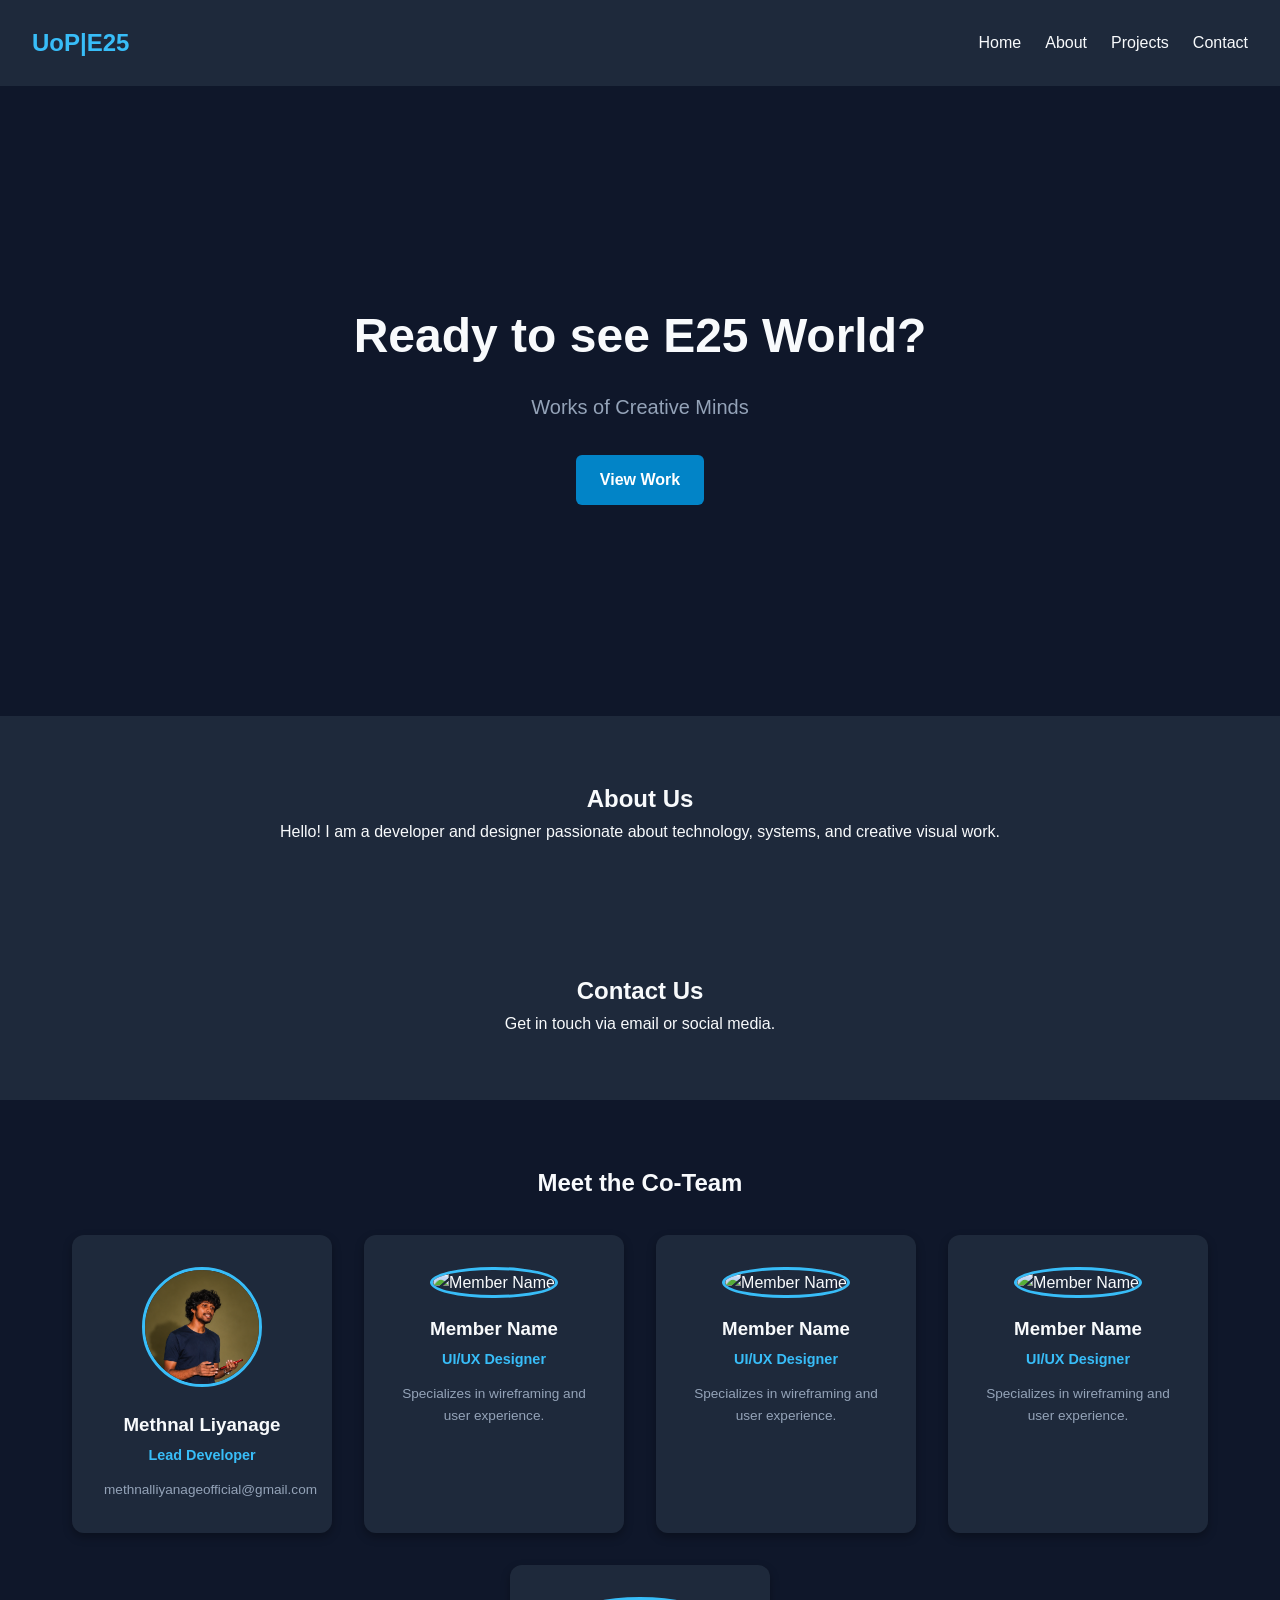
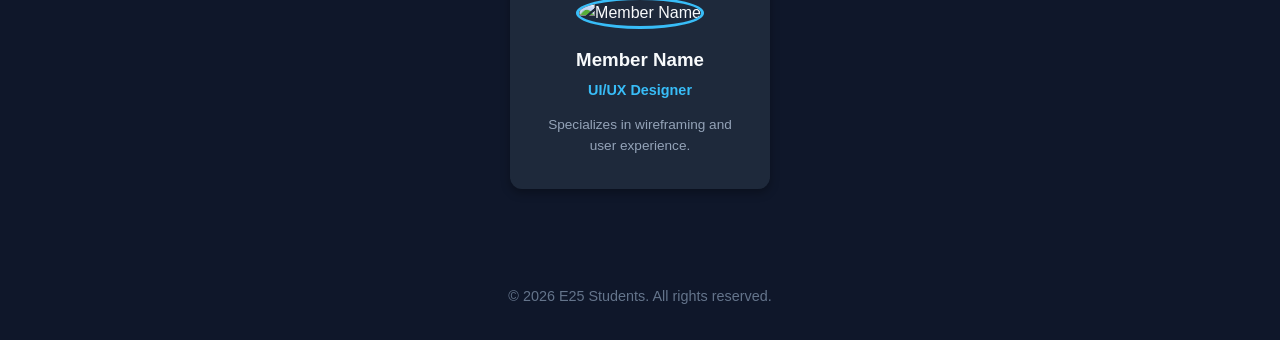
==== drama.html @ 9e94beca "Update drama.html" ====
<!DOCTYPE html>
<html lang="en">
<head>
  <script>
    // Direct link guard: Redirect to home page if not signed in
    if (localStorage.getItem('isLoggedIn') !== 'true') {
      alert('Access restricted. Please sign in from the Home page.');
      window.location.href = '../index.html';
    }
  </script>
  <meta charset="UTF-8">
  <meta name="viewport" content="width=device-width, initial-scale=1.0">
  <title>Drama World</title>
  <link rel="stylesheet" href="drama.style.css">
</head>
<body>

  <!-- Navigation Bar -->
  <header class="navbar">
    <div class="nav-brand">E25 Drama</div>
    <button onclick="logout()" class="logout-btn">Log Out</button>
  </header>

  <main class="container">
    <!-- Main Featured Video Player -->
    <section class="player-section">
      <div class="video-container">
        <iframe id="main-player" 
          src="https://www.youtube.com/embed/ooquLxKCI90?enablejsapi=1" 
          title="YouTube Video Player" 
          allow="accelerometer; autoplay; clipboard-write; encrypted-media; gyroscope; picture-in-picture" 
          allowfullscreen>
        </iframe>
      </div>
      <h2 id="current-title" class="video-title">Featured Drama Play</h2>
    </section>

    <!-- Video Grid Tiles -->
    <section class="grid-section">
      <div class="grid">
        
        <!-- Tile 1 -->
        <article class="tile" onclick="playVideo('ooquLxKCI90', 'Stage Play - Act 1')">
          <div class="thumb-box">
            <img src="https://img.youtube.com/vi/ooquLxKCI90/hqdefault.jpg" alt="Stage Play - Act 1">
            <div class="play-overlay"><span class="play-icon">▶</span></div>
          </div>
          <div class="tile-info">
            <h3>Stage Play - Act 1</h3>
          </div>
        </article>

        <!-- Tile 2 -->
        <article class="tile" onclick="playVideo('VIDEO_ID_2', 'Monologue Scene')">
          <div class="thumb-box">
            <img src="https://img.youtube.com/vi/VIDEO_ID_2/hqdefault.jpg" alt="Monologue Scene">
            <div class="play-overlay"><span class="play-icon">▶</span></div>
          </div>
          <div class="tile-info">
            <h3>Monologue Scene</h3>
          </div>
        </article>

        <!-- Tile 3 -->
        <article class="tile" onclick="playVideo('VIDEO_ID_3', 'Short Drama Film')">
          <div class="thumb-box">
            <img src="https://img.youtube.com/vi/VIDEO_ID_3/hqdefault.jpg" alt="Short Drama Film">
            <div class="play-overlay"><span class="play-icon">▶</span></div>
          </div>
          <div class="tile-info">
            <h3>Short Drama Film</h3>
          </div>
        </article>

      </div>
    </section>
  </main>

  <script>
    function playVideo(videoId, title) {
      document.getElementById('main-player').src = `https://www.youtube.com/embed/${videoId}?autoplay=1`;
      document.getElementById('current-title').textContent = title;
      window.scrollTo({ top: 0, behavior: 'smooth' });
    }

    function logout() {
      localStorage.removeItem('isLoggedIn');
      window.location.href = '../index.html';
    }
  </script>
</body>
</html>
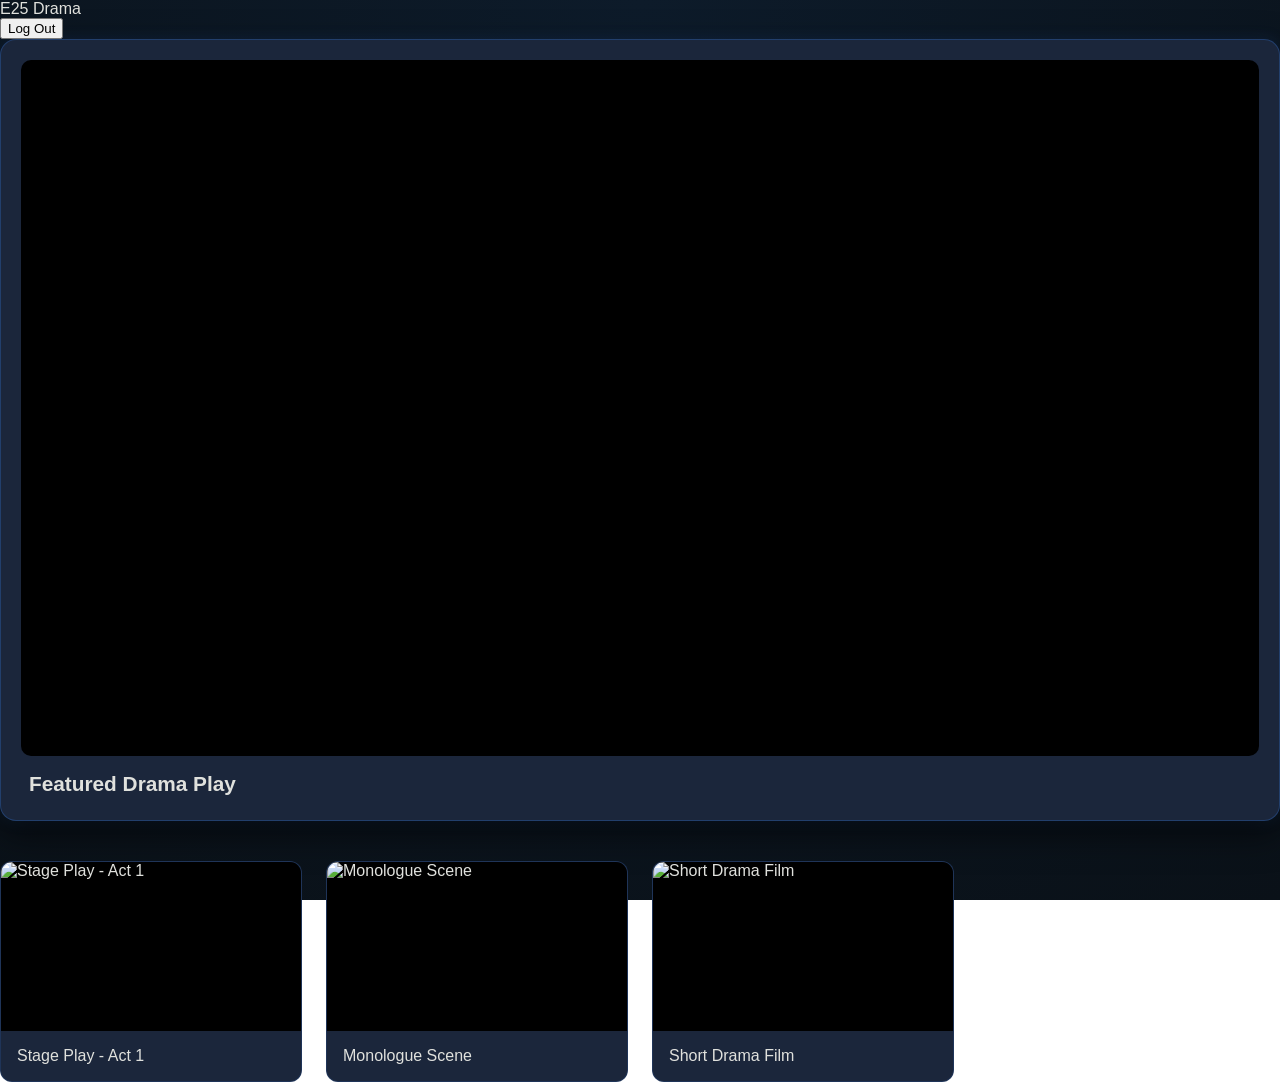
==== commit 8bdd1bb1: "Update drama.html" ====
--- a/drama.html
+++ b/drama.html
@@ -3,10 +3,10 @@
 <head>
   <script>
     // Direct link guard: Redirect to home page if not signed in
-    if (localStorage.getItem('isLoggedIn') !== 'true') {
-      alert('Access restricted. Please sign in from the Home page.');
-      window.location.href = '../index.html';
-    }
+    //if (localStorage.getItem('isLoggedIn') !== 'true') {
+     // alert('Access restricted. Please sign in from the Home page.');
+     // window.location.href = '../index.html';
+    //} 
   </script>
   <meta charset="UTF-8">
   <meta name="viewport" content="width=device-width, initial-scale=1.0">
--- a/drama.style.css
+++ b/drama.style.css
@@ -0,0 +1,177 @@
+:root {
+  --bg-dark-blue: #0A1118;
+  --bg-blue: #0D1B2A;
+  --card-blue: #1B263B;
+  --accent-blue: #415A77;
+  --highlight-blue: #3A86FF;
+  --text-main: #E0E1DD;
+  --text-muted: #778DA9;
+}
+
+body {
+  margin: 0;
+  padding: 0;
+  font-family: -apple-system, BlinkMacSystemFont, "Segoe UI", Roboto, sans-serif;
+  background: radial-gradient(circle at top, var(--bg-blue) 0%, var(--bg-dark-blue) 100%);
+  background-attachment: fixed;
+  color: var(--text-main);
+  min-height: 100vh;
+}
+
+/* Header & Logout Button */
+/*
+.navbar {
+  display: flex;
+  justify-content: space-between;
+  align-items: center;
+  padding: 1rem 2rem;
+  background-color: rgba(13, 27, 42, 0.8);
+  backdrop-filter: blur(8px);
+  border-bottom: 1px solid rgba(58, 134, 255, 0.15);
+}
+
+.nav-brand {
+  font-weight: 700;
+  font-size: 1.2rem;
+  letter-spacing: 1px;
+  color: var(--highlight-blue);
+}
+
+.logout-btn {
+  background-color: transparent;
+  color: var(--text-muted);
+  border: 1px solid var(--accent-blue);
+  padding: 0.4rem 1rem;
+  border-radius: 6px;
+  cursor: pointer;
+  transition: all 0.2s ease;
+}
+
+.logout-btn:hover {
+  background-color: var(--highlight-blue);
+  color: white;
+  border-color: var(--highlight-blue);
+}
+
+.container {
+  max-width: 1080px;
+  margin: 0 auto;
+  padding: 2.5rem 1rem;
+} */
+
+/* Main Player Frame */
+.player-section {
+  background-color: var(--card-blue);
+  padding: 1.25rem;
+  border-radius: 16px;
+  border: 1px solid rgba(58, 134, 255, 0.25);
+  box-shadow: 0 12px 35px rgba(0, 0, 0, 0.6), 0 0 15px rgba(58, 134, 255, 0.15);
+  margin-bottom: 2.5rem;
+}
+
+.video-container {
+  position: relative;
+  padding-bottom: 56.25%; /* 16:9 Aspect Ratio */
+  height: 0;
+  overflow: hidden;
+  border-radius: 10px;
+  background-color: #000;
+}
+
+.video-container iframe {
+  position: absolute;
+  top: 0;
+  left: 0;
+  width: 100%;
+  height: 100%;
+  border: 0;
+}
+
+.video-title {
+  margin: 1rem 0 0.25rem 0.5rem;
+  font-size: 1.3rem;
+  font-weight: 600;
+  color: var(--text-main);
+}
+
+/* Video Grid Tiles */
+.grid {
+  display: grid;
+  grid-template-columns: repeat(auto-fill, minmax(260px, 1fr));
+  gap: 1.5rem;
+}
+
+.tile {
+  background-color: var(--card-blue);
+  border-radius: 12px;
+  overflow: hidden;
+  cursor: pointer;
+  border: 1px solid rgba(58, 134, 255, 0.15);
+  transition: transform 0.25s ease, box-shadow 0.25s ease, border-color 0.25s ease;
+}
+
+.tile:hover {
+  transform: translateY(-6px);
+  border-color: var(--highlight-blue);
+  box-shadow: 0 10px 25px rgba(58, 134, 255, 0.3);
+}
+
+.thumb-box {
+  position: relative;
+  width: 100%;
+  aspect-ratio: 16/9;
+  background-color: #000;
+}
+
+.thumb-box img {
+  width: 100%;
+  height: 100%;
+  object-fit: cover;
+  display: block;
+}
+
+.play-overlay {
+  position: absolute;
+  top: 0;
+  left: 0;
+  width: 100%;
+  height: 100%;
+  background: rgba(10, 17, 24, 0.4);
+  display: flex;
+  align-items: center;
+  justify-content: center;
+  opacity: 0;
+  transition: opacity 0.2s ease;
+}
+
+.play-icon {
+  background-color: var(--highlight-blue);
+  color: white;
+  width: 48px;
+  height: 48px;
+  border-radius: 50%;
+  display: flex;
+  align-items: center;
+  justify-content: center;
+  font-size: 1.1rem;
+  box-shadow: 0 4px 12px rgba(0, 0, 0, 0.5);
+  padding-left: 3px;
+}
+
+.tile:hover .play-overlay {
+  opacity: 1;
+}
+
+.tile-info {
+  padding: 1rem;
+}
+
+.tile-info h3 {
+  margin: 0;
+  font-size: 1rem;
+  font-weight: 500;
+  color: var(--text-main);
+  white-space: nowrap;
+  overflow: hidden;
+  text-overflow: ellipsis;
+}
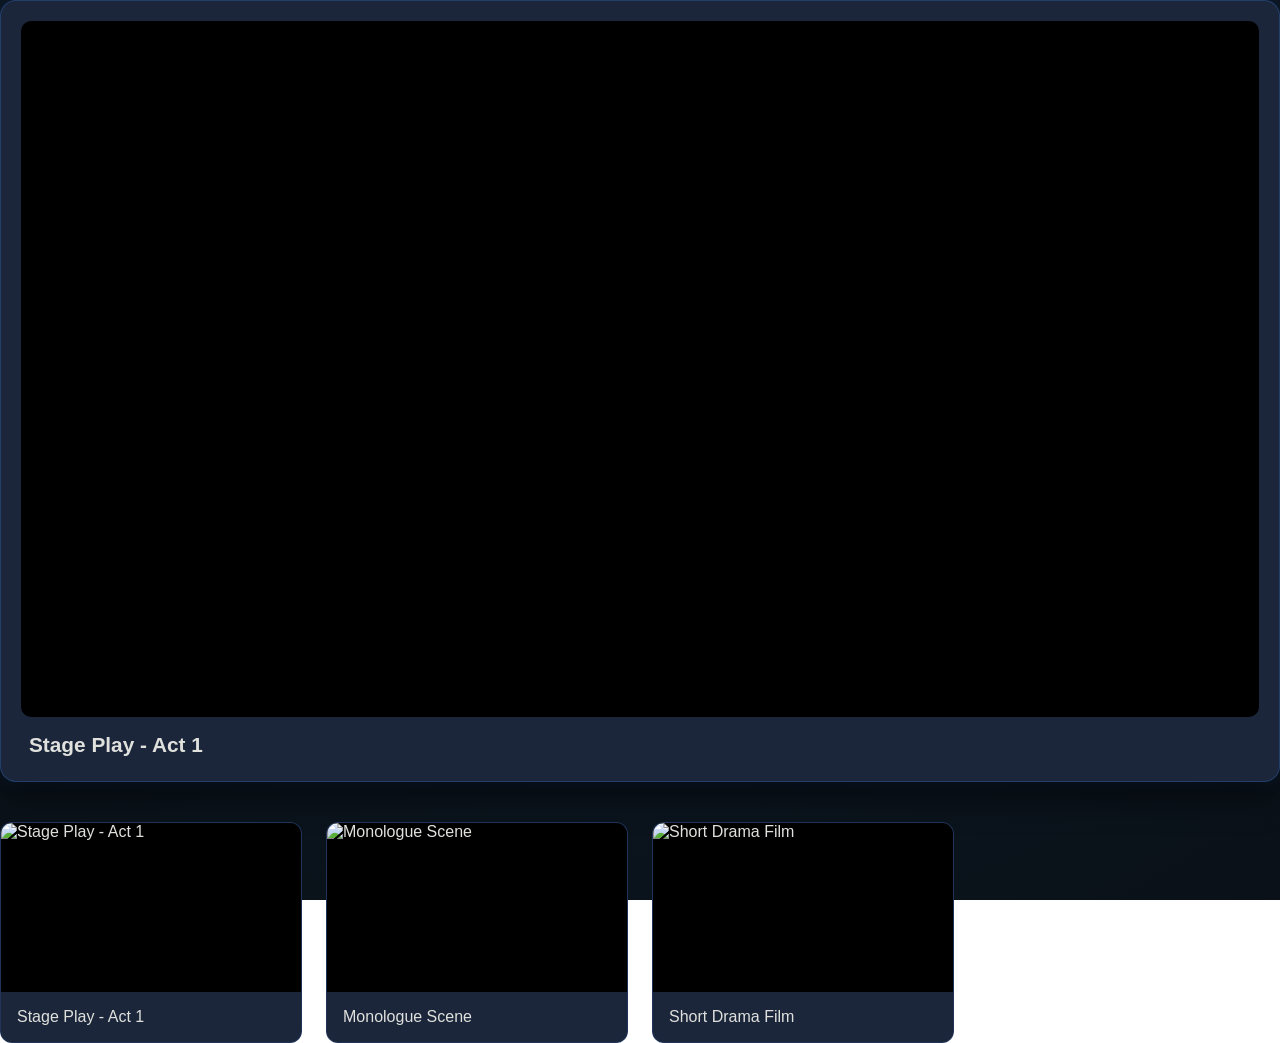
==== commit a03a850d: "Update drama.html" ====
--- a/drama.html
+++ b/drama.html
@@ -1,25 +1,12 @@
 <!DOCTYPE html>
 <html lang="en">
 <head>
-  <script>
-    // Direct link guard: Redirect to home page if not signed in
-    //if (localStorage.getItem('isLoggedIn') !== 'true') {
-     // alert('Access restricted. Please sign in from the Home page.');
-     // window.location.href = '../index.html';
-    //} 
-  </script>
   <meta charset="UTF-8">
   <meta name="viewport" content="width=device-width, initial-scale=1.0">
-  <title>Drama World</title>
+  <title>Drama</title>
   <link rel="stylesheet" href="drama.style.css">
 </head>
 <body>
-
-  <!-- Navigation Bar -->
-  <header class="navbar">
-    <div class="nav-brand">E25 Drama</div>
-    <button onclick="logout()" class="logout-btn">Log Out</button>
-  </header>
 
   <main class="container">
     <!-- Main Featured Video Player -->
@@ -32,7 +19,7 @@
           allowfullscreen>
         </iframe>
       </div>
-      <h2 id="current-title" class="video-title">Featured Drama Play</h2>
+      <h2 id="current-title" class="video-title">Stage Play - Act 1</h2>
     </section>
 
     <!-- Video Grid Tiles -->
@@ -82,11 +69,6 @@
       document.getElementById('current-title').textContent = title;
       window.scrollTo({ top: 0, behavior: 'smooth' });
     }
-
-    function logout() {
-      localStorage.removeItem('isLoggedIn');
-      window.location.href = '../index.html';
-    }
   </script>
 </body>
 </html>
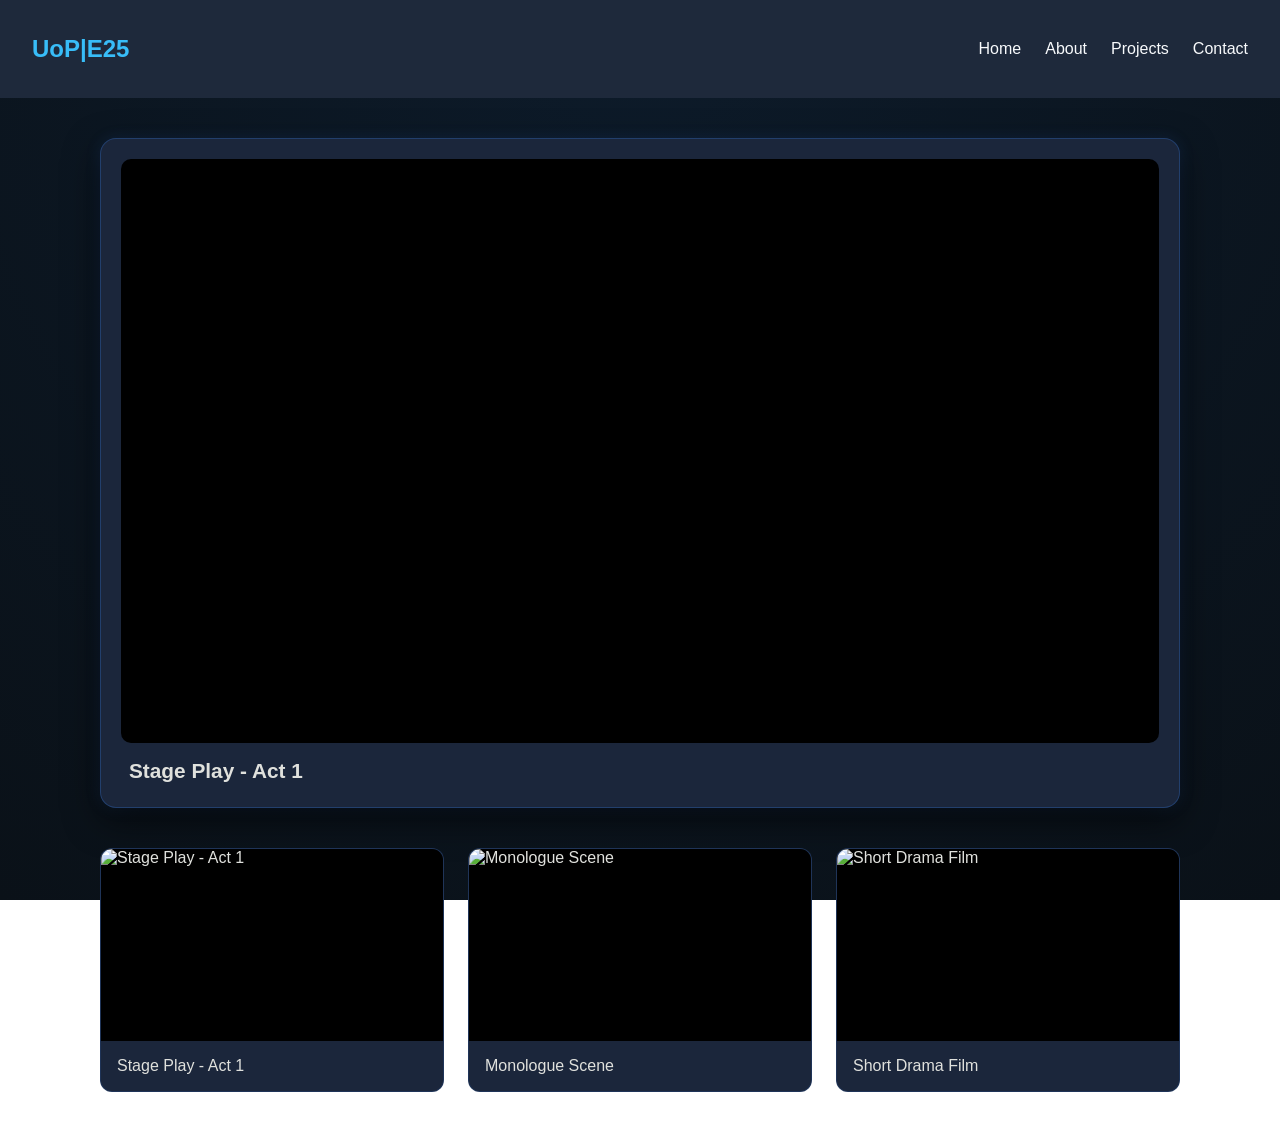
==== commit 900a1767: "Update drama.html" ====
--- a/drama.html
+++ b/drama.html
@@ -7,6 +7,19 @@
   <link rel="stylesheet" href="drama.style.css">
 </head>
 <body>
+
+ <!-- Navigation Header -->
+<header>
+    <nav class="navbar">
+        <div class="logo">UoP|E25</div>
+        <ul class="nav-links">
+            <li><a href="#home">Home</a></li>
+            <li><a href="#about">About</a></li>
+            <li><a href="projects.html">Projects</a></li>
+            <li><a href="#contact">Contact</a></li>
+        </ul>
+    </nav>
+</header>
 
   <main class="container">
     <!-- Main Featured Video Player -->
--- a/drama.style.css
+++ b/drama.style.css
@@ -18,48 +18,45 @@
   min-height: 100vh;
 }
 
-/* Header & Logout Button */
-/*
+/* Navigation Bar */
 .navbar {
-  display: flex;
-  justify-content: space-between;
-  align-items: center;
-  padding: 1rem 2rem;
-  background-color: rgba(13, 27, 42, 0.8);
-  backdrop-filter: blur(8px);
-  border-bottom: 1px solid rgba(58, 134, 255, 0.15);
+    display: flex;
+    justify-content: space-between;
+    align-items: center;
+    padding: 1.5rem 2rem;
+    background-color: #1e293b;
 }
 
-.nav-brand {
-  font-weight: 700;
-  font-size: 1.2rem;
-  letter-spacing: 1px;
-  color: var(--highlight-blue);
+.logo {
+    font-size: 1.5rem;
+    font-weight: bold;
+    color: #38bdf8;
 }
 
-.logout-btn {
-  background-color: transparent;
-  color: var(--text-muted);
-  border: 1px solid var(--accent-blue);
-  padding: 0.4rem 1rem;
-  border-radius: 6px;
-  cursor: pointer;
-  transition: all 0.2s ease;
+.nav-links {
+    list-style: none;
+    display: flex;
+    gap: 1.5rem;
 }
 
-.logout-btn:hover {
-  background-color: var(--highlight-blue);
-  color: white;
-  border-color: var(--highlight-blue);
+.nav-links a {
+    color: #f8fafc;
+    text-decoration: none;
+    font-weight: 500;
 }
+
+.nav-links a:hover {
+    color: #38bdf8;
+}
+/**/
 
 .container {
   max-width: 1080px;
   margin: 0 auto;
   padding: 2.5rem 1rem;
-} */
+}
 
-/* Main Player Frame */
+/* Player Frame */
 .player-section {
   background-color: var(--card-blue);
   padding: 1.25rem;
